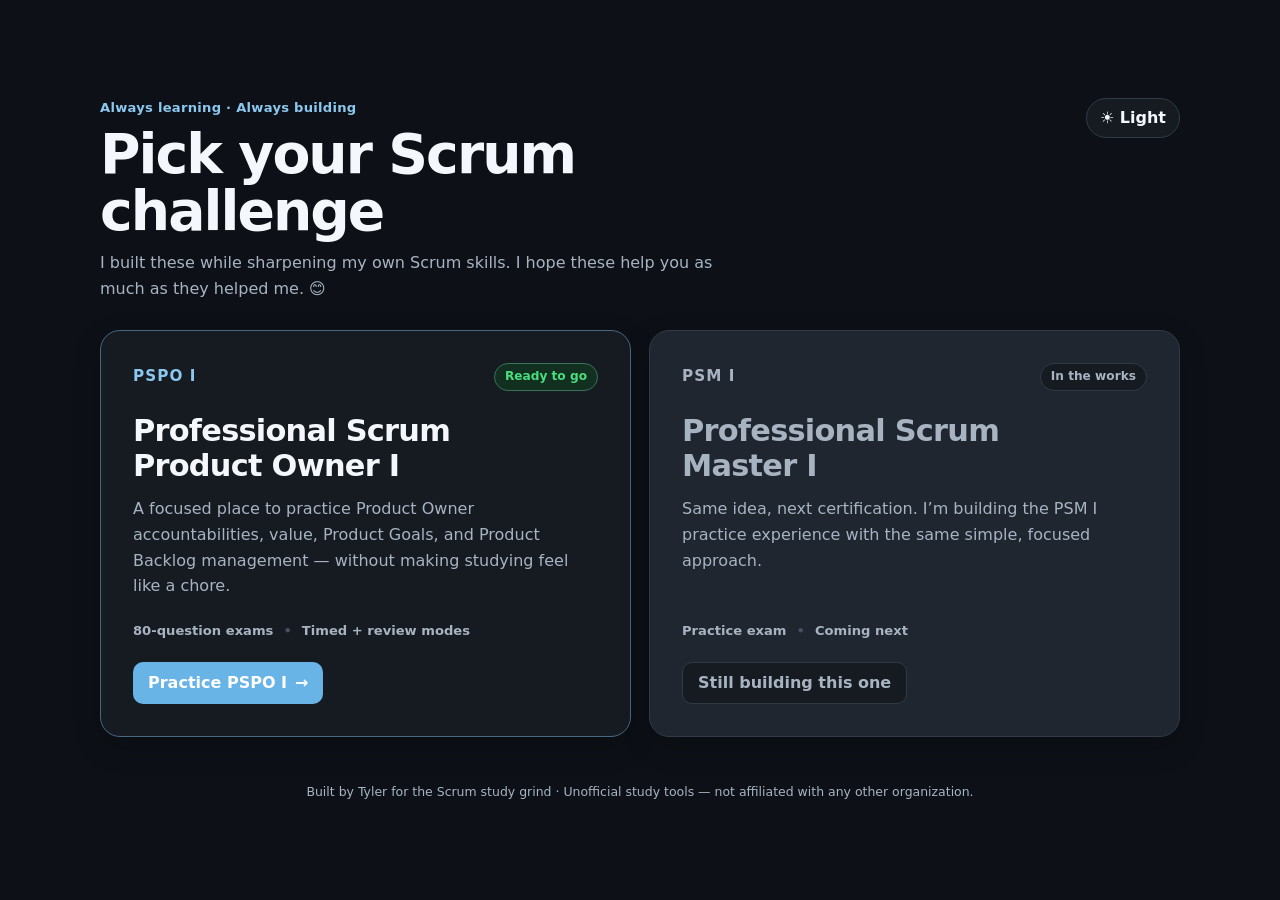
==== index.html @ d4b05368 "Scrum prep site init" ====
<!DOCTYPE html>
<html lang="en" data-theme="light">

<head>
  <meta charset="utf-8" />
  <meta name="viewport" content="width=device-width, initial-scale=1" />
  <meta name="description" content="Scrum certification practice tools built from my own Scrum and Product journey." />
  <title>Scrum Practice | Tyler Yates</title>
  <link rel="stylesheet" href="./css/styles.css" />
</head>

<body class="landing-body">
  <main class="shell landing-shell">
    <section class="landing-screen" aria-labelledby="landingTitle">
      <header class="landing-header">
        <div>
          <p class="eyebrow">Always learning · Always building</p>
          <h1 id="landingTitle">Pick your Scrum challenge</h1>
          <p class="subtitle">I built these while sharpening my own Scrum skills. I hope these help you as much as they
            helped me. 😊
          </p>
        </div>
        <button id="themeToggleHome" class="theme-toggle" type="button" aria-label="Switch to dark mode">🌙
          Dark</button>
      </header>

      <div class="cert-grid" aria-label="Certification options">
        <a class="cert-card cert-card-active" href="./pspo.html">
          <div class="cert-card-topline">
            <span class="cert-code">PSPO I</span>
            <span class="cert-status cert-status-ready">Ready to go</span>
          </div>
          <div class="cert-card-copy">
            <h2>Professional Scrum Product Owner I</h2>
            <p>A focused place to practice Product Owner accountabilities, value, Product Goals, and Product Backlog
              management — without making studying feel like a chore.</p>
          </div>
          <div class="cert-details" aria-label="PSPO I practice features">
            <span>80-question exams</span>
            <span>Timed + review modes</span>
          </div>
          <span class="cert-action">Practice PSPO I <span aria-hidden="true">→</span></span>
        </a>

        <article class="cert-card cert-card-disabled" aria-disabled="true">
          <div class="cert-card-topline">
            <span class="cert-code">PSM I</span>
            <span class="cert-status cert-status-building">In the works</span>
          </div>
          <div class="cert-card-copy">
            <h2>Professional Scrum Master I</h2>
            <p>Same idea, next certification. I’m building the PSM I practice experience with the same simple, focused
              approach.</p>
          </div>
          <div class="cert-details" aria-label="PSM I availability">
            <span>Practice exam</span>
            <span>Coming next</span>
          </div>
          <span class="cert-action cert-action-disabled">Still building this one</span>
        </article>
      </div>

      <p class="site-disclaimer">Built by Tyler for the Scrum study grind · Unofficial study tools — not affiliated with
        any other organization.</p>
    </section>
  </main>

  <script src="./js/home.js" defer></script>
</body>

</html>
---- css/styles.css ----
/* ==========================================================================
   1. Theme Variables
   ========================================================================== */

:root {
  color-scheme: light;
  --bg: #f6f7f9;
  --surface: #fff;
  --surface-2: #f0f2f5;
  --surface-3: #e7ebf0;
  --text: #16181d;
  --muted: #667085;
  --border: #d9dee7;
  --border-strong: #bcc5d2;
  --accent: #2563eb;
  --accent-soft: #dbeafe;
  --accent-text: #1d4ed8;
  --success: #15803d;
  --success-soft: #dcfce7;
  --danger: #b42318;
  --danger-soft: #fee4e2;
  --warning: #9a6700;
  --warning-soft: #fff7d6;
  --shadow: 0 8px 28px rgba(16, 24, 40, .07);
  --focus-ring: 0 0 0 3px color-mix(in srgb, var(--accent) 35%, transparent);
}

html[data-theme="dark"] {
  color-scheme: dark;
  --bg: #0d1117;
  --surface: #161b22;
  --surface-2: #1f2630;
  --surface-3: #28313d;
  --text: #f4f7fb;
  --muted: #a8b3c2;
  --border: #303a46;
  --border-strong: #445161;
  --accent: #60a5fa;
  --accent-soft: #12243a;
  --accent-text: #93c5fd;
  --success: #4ade80;
  --success-soft: #11301f;
  --danger: #f97066;
  --danger-soft: #3a1717;
  --warning: #facc15;
  --warning-soft: #332b0f;
  --shadow: 0 10px 34px rgba(0, 0, 0, .28);
}

/* ==========================================================================
   2. Reset / Base
   ========================================================================== */

*,
*::before,
*::after {
  box-sizing: border-box;
}

body {
  margin: 0;
  background: var(--bg);
  color: var(--text);
  font-family: Inter, ui-sans-serif, system-ui, -apple-system, BlinkMacSystemFont, "Segoe UI", Roboto, Arial, sans-serif;
  line-height: 1.5;
}

button,
input {
  font: inherit;
}

button {
  -webkit-tap-highlight-color: transparent;
}

button:focus-visible,
input:focus-visible {
  outline: 2px solid var(--accent);
  outline-offset: 2px;
}

/* ==========================================================================
   3. Layout
   ========================================================================== */

.shell {
  width: min(1080px, calc(100% - 28px));
  margin: 0 auto;
  padding: 28px 0 44px;
}

.topbar {
  display: flex;
  gap: 16px;
  justify-content: space-between;
  align-items: flex-start;
  flex-wrap: wrap;
}

.header-actions {
  display: flex;
  align-items: center;
  gap: 10px;
  flex-wrap: wrap;
}

.exam-header {
  display: grid;
  gap: 14px;
  margin-bottom: 14px;
}

/* ==========================================================================
   4. Header
   ========================================================================== */

.eyebrow {
  margin: 0 0 5px;
  font-size: .78rem;
  font-weight: 800;
  letter-spacing: .08em;
  text-transform: uppercase;
  color: var(--accent-text);
}

h1 {
  margin: 0;
  font-size: clamp(1.45rem, 3vw, 2.15rem);
  line-height: 1.15;
  letter-spacing: -.02em;
}

.subtitle {
  margin: 8px 0 0;
  color: var(--muted);
  font-size: .96rem;
}

.theme-toggle,
.timer-card {
  min-height: 44px;
  padding: 0 13px;
  border: 1px solid var(--border);
  border-radius: 12px;
  background: var(--surface);
  color: var(--text);
  box-shadow: var(--shadow);
  font-weight: 800;
}

.theme-toggle {
  cursor: pointer;
}

.theme-toggle:hover {
  border-color: var(--border-strong);
}

.theme-toggle:focus-visible {
  box-shadow: var(--focus-ring);
}

.nav-link {
  display: inline-flex;
  align-items: center;
  text-decoration: none;
}

.timer-card {
  display: inline-flex;
  align-items: center;
  gap: 8px;
  font-variant-numeric: tabular-nums;
}

/* ==========================================================================
   5. Buttons
   ========================================================================== */

.btn {
  min-height: 44px;
  padding: 0 15px;
  border-radius: 11px;
  border: 1px solid var(--border);
  background: var(--surface);
  color: var(--text);
  cursor: pointer;
  font-weight: 800;
}

.btn:hover:not(:disabled) {
  border-color: var(--border-strong);
}

.btn:focus-visible {
  box-shadow: var(--focus-ring);
}

.btn:disabled {
  opacity: .45;
  cursor: not-allowed;
}

.btn-primary {
  background: var(--accent);
  color: #fff;
  border-color: var(--accent);
}

.btn-success {
  background: var(--success);
  color: #fff;
  border-color: var(--success);
}

.chip {
  display: inline-flex;
  align-items: center;
  min-height: 30px;
  padding: 0 9px;
  border-radius: 999px;
  background: var(--surface);
  border: 1px solid var(--border);
  font-size: .78rem;
  font-weight: 800;
  color: var(--muted);
}

/* ==========================================================================
   5b. Certification Landing Page
   Clean, simple, portfolio-inspired
   ========================================================================== */

.landing-body {
  min-height: 100vh;
  background: var(--bg);
}

/* Slightly deeper blue on the landing page to match the portfolio feel. */
.landing-body {
  --accent: #155c93;
  --accent-text: #155c93;
  --accent-soft: #e8f2f9;
}

html[data-theme="dark"] .landing-body {
  --accent: #69b4e7;
  --accent-text: #8bc8ef;
  --accent-soft: #132a3d;
}

.landing-shell {
  min-height: 100vh;
  display: grid;
  align-items: center;
  padding-top: 44px;
  padding-bottom: 44px;
}

.landing-screen {
  display: grid;
  gap: 28px;
  width: 100%;
}

.landing-header {
  display: flex;
  align-items: flex-start;
  justify-content: space-between;
  gap: 20px;
  flex-wrap: wrap;
}

.landing-header > div {
  max-width: 760px;
}

.landing-header .eyebrow {
  margin-bottom: 8px;
  text-transform: none;
  letter-spacing: .02em;
  font-size: .82rem;
}

.landing-header h1 {
  max-width: 700px;
  font-size: clamp(2.1rem, 5vw, 3.45rem);
  line-height: 1.04;
  letter-spacing: -.035em;
}

.landing-header .subtitle {
  max-width: 660px;
  margin-top: 10px;
  font-size: 1rem;
  line-height: 1.6;
}

.landing-header .theme-toggle {
  min-height: 40px;
  border-radius: 999px;
  box-shadow: none;
}

.cert-grid {
  display: grid;
  grid-template-columns: repeat(2, minmax(0, 1fr));
  gap: 18px;
}

.cert-card {
  min-height: 330px;
  padding: clamp(24px, 4vw, 32px);
  border: 1px solid var(--border);
  border-radius: 20px;
  background: var(--surface);
  box-shadow: 0 8px 24px rgba(16, 24, 40, .06);
  color: var(--text);
  display: grid;
  grid-template-rows: auto 1fr auto auto;
  gap: 22px;
  text-decoration: none;
}

html[data-theme="dark"] .cert-card {
  box-shadow: 0 10px 28px rgba(0, 0, 0, .22);
}

.cert-card-active {
  border-color: color-mix(in srgb, var(--accent) 38%, var(--border));
  transition: transform .18s ease, border-color .18s ease, box-shadow .18s ease;
}

.cert-card-active:hover {
  transform: translateY(-3px);
  border-color: var(--accent);
  box-shadow: 0 14px 32px color-mix(in srgb, var(--accent) 10%, transparent);
}

.cert-card-active:focus-visible {
  outline: 2px solid var(--accent);
  outline-offset: 4px;
}

.cert-card-disabled {
  background: var(--surface-2);
  color: var(--muted);
  box-shadow: none;
}

.cert-card-topline,
.cert-details {
  display: flex;
  align-items: center;
  justify-content: space-between;
  gap: 10px;
  flex-wrap: wrap;
}

.cert-code {
  font-size: .95rem;
  font-weight: 900;
  letter-spacing: .07em;
  color: var(--accent-text);
}

.cert-card-disabled .cert-code {
  color: var(--muted);
}

.cert-status {
  display: inline-flex;
  align-items: center;
  min-height: 28px;
  padding: 0 10px;
  border: 1px solid var(--border);
  border-radius: 999px;
  font-size: .76rem;
  font-weight: 800;
}

.cert-status-ready {
  border-color: color-mix(in srgb, var(--success) 35%, var(--border));
  background: var(--success-soft);
  color: var(--success);
}

.cert-status-building {
  background: var(--surface);
  color: var(--muted);
}

.cert-card-copy h2 {
  margin: 0;
  max-width: 440px;
  font-size: clamp(1.4rem, 3vw, 1.9rem);
  line-height: 1.18;
  letter-spacing: -.025em;
}

.cert-card-copy p {
  margin: 12px 0 0;
  max-width: 540px;
  color: var(--muted);
  line-height: 1.6;
}

.cert-details {
  justify-content: flex-start;
  color: var(--muted);
  font-size: .82rem;
  font-weight: 700;
}

.cert-details span + span::before {
  content: "•";
  margin-right: 10px;
  color: var(--border-strong);
}

.cert-action {
  width: fit-content;
  min-height: 42px;
  padding: 0 15px;
  border-radius: 10px;
  display: inline-flex;
  align-items: center;
  gap: 8px;
  background: var(--accent);
  color: #fff;
  font-weight: 800;
}

.cert-action-disabled {
  border: 1px solid var(--border);
  background: var(--surface);
  color: var(--muted);
}

/* ==========================================================================
   6. Start Screen
   ========================================================================== */

.start-screen {
  display: grid;
  gap: 22px;
  margin-top: 28px;
}

.hero-card {
  border: 1px solid var(--border);
  border-radius: 20px;
  background: var(--surface);
  box-shadow: var(--shadow);
  padding: clamp(24px, 5vw, 42px);
}

.hero-card h2 {
  margin: 0;
  font-size: clamp(1.35rem, 3vw, 2rem);
  letter-spacing: -.02em;
}

.hero-card p {
  margin: 10px 0 0;
  color: var(--muted);
  max-width: 720px;
}

.mode-grid {
  display: grid;
  grid-template-columns: repeat(2, minmax(0, 1fr));
  gap: 16px;
  margin-top: 24px;
}

.mode-card {
  border: 1px solid var(--border);
  border-radius: 18px;
  background: var(--surface-2);
  padding: 20px;
  display: grid;
  gap: 14px;
}

.mode-card h3 {
  margin: 0;
  font-size: 1.1rem;
}

.mode-card p {
  margin: 0;
  color: var(--muted);
  font-size: .92rem;
}

.mode-meta {
  display: flex;
  gap: 8px;
  flex-wrap: wrap;
}

.load-error {
  margin-bottom: 16px;
  padding: 16px 18px;
  border: 1px solid var(--danger);
  border-radius: 14px;
  background: var(--danger-soft);
  color: var(--text);
}

.site-disclaimer {
  margin: 18px 2px 0;
  color: var(--muted);
  font-size: .78rem;
  text-align: center;
}

.practice-stats {
  border: 1px solid var(--border);
  border-radius: 16px;
  background: var(--surface);
  box-shadow: var(--shadow);
  padding: 18px 20px;
}

.practice-stats-title {
  margin: 0 0 14px;
  font-size: .78rem;
  font-weight: 800;
  letter-spacing: .08em;
  text-transform: uppercase;
  color: var(--muted);
}

.practice-stats-grid {
  display: grid;
  grid-template-columns: repeat(3, minmax(0, 1fr));
  gap: 14px;
}

.practice-stat {
  display: grid;
  gap: 2px;
}

.practice-stat-label {
  font-size: .78rem;
  font-weight: 800;
  color: var(--muted);
}

.practice-stat-value {
  font-size: 1.05rem;
  font-weight: 800;
  color: var(--text);
  font-variant-numeric: tabular-nums;
}

.practice-stat-meta {
  font-size: .78rem;
  color: var(--muted);
}

.practice-stat-meta.pass {
  color: var(--success);
}

.practice-stat-meta.fail {
  color: var(--danger);
}

/* ==========================================================================
   6b. Disclaimer Modal
   ========================================================================== */

.modal {
  position: fixed;
  inset: 0;
  z-index: 100;
  display: grid;
  place-items: center;
  padding: 20px;
}

.modal-overlay {
  position: absolute;
  inset: 0;
  background: rgba(16, 24, 40, .45);
}

html[data-theme="dark"] .modal-overlay {
  background: rgba(0, 0, 0, .62);
}

.modal-panel {
  position: relative;
  width: min(100%, 480px);
  padding: 24px;
  border: 1px solid var(--border);
  border-radius: 18px;
  background: var(--surface);
  box-shadow: var(--shadow);
}

.modal-title {
  margin: 0;
  font-size: 1.25rem;
  letter-spacing: -.02em;
}

.modal-text {
  margin: 12px 0 0;
  color: var(--muted);
  font-size: .94rem;
}

.modal-actions {
  display: flex;
  justify-content: flex-end;
  gap: 10px;
  margin-top: 20px;
  flex-wrap: wrap;
}

/* ==========================================================================
   7. Exam Progress
   ========================================================================== */

.progress-row {
  display: grid;
  grid-template-columns: auto 1fr auto;
  align-items: center;
  gap: 12px;
  color: var(--muted);
  font-size: .9rem;
}

.progress-track {
  height: 8px;
  overflow: hidden;
  border-radius: 999px;
  background: var(--surface-3);
}

.progress-fill {
  width: 0;
  height: 100%;
  border-radius: inherit;
  background: var(--accent);
  transition: width .2s ease;
}

/* ==========================================================================
   8. Question Navigator
   ========================================================================== */

.navigator {
  border: 1px solid var(--border);
  border-radius: 14px;
  background: var(--surface);
  box-shadow: var(--shadow);
  padding: 10px 12px;
}

.navigator-head {
  display: flex;
  align-items: center;
  justify-content: space-between;
  gap: 8px;
  margin-bottom: 8px;
  flex-wrap: wrap;
}

.navigator-head-main {
  display: flex;
  align-items: baseline;
  gap: 8px;
  flex-wrap: wrap;
}

.navigator-summary {
  display: none;
  color: var(--muted);
  font-size: .78rem;
  font-weight: 700;
}

.navigator-toggle {
  display: none;
  min-height: 34px;
  padding: 0 10px;
  border: 1px solid var(--border);
  border-radius: 8px;
  background: var(--surface-2);
  color: var(--text);
  cursor: pointer;
  font-size: .78rem;
  font-weight: 800;
}

.navigator-toggle:hover {
  border-color: var(--border-strong);
}

.navigator-toggle:focus-visible {
  box-shadow: var(--focus-ring);
}

.navigator.navigator-collapsed .question-grid,
.navigator.navigator-collapsed .legend {
  display: none;
}

.navigator-title {
  margin: 0;
  font-size: .85rem;
  font-weight: 800;
}

.legend {
  display: flex;
  gap: 8px;
  flex-wrap: wrap;
  color: var(--muted);
  font-size: .72rem;
}

.legend-item {
  display: inline-flex;
  align-items: center;
  gap: 5px;
}

.dot {
  width: 7px;
  height: 7px;
  border-radius: 50%;
  background: var(--surface-3);
  border: 1px solid var(--border-strong);
  flex-shrink: 0;
}

.dot.answered {
  background: var(--accent-soft);
  border-color: var(--accent);
}

.dot.current {
  background: var(--accent);
  border-color: var(--accent);
}

.dot.reviewed {
  background: var(--success-soft);
  border-color: var(--success);
}

.question-grid {
  display: grid;
  grid-template-columns: repeat(12, minmax(0, 1fr));
  gap: 5px;
}

.qnav {
  min-width: 0;
  min-height: 34px;
  padding: 0 2px;
  border: 1px solid var(--border);
  border-radius: 7px;
  background: var(--surface-2);
  color: var(--muted);
  cursor: pointer;
  font-size: .72rem;
  font-weight: 700;
  line-height: 1;
}

.qnav:hover {
  border-color: var(--border-strong);
  color: var(--text);
}

.qnav:focus-visible {
  box-shadow: var(--focus-ring);
}

.qnav.answered {
  border-color: var(--accent);
  background: var(--accent-soft);
  color: var(--accent-text);
  font-weight: 800;
}

.qnav.current {
  outline: 2px solid var(--accent);
  outline-offset: 1px;
  background: var(--accent);
  border-color: var(--accent);
  color: #fff;
  font-weight: 800;
  box-shadow: 0 0 0 1px var(--accent);
}

.qnav.reviewed {
  border-color: var(--success);
  background: var(--success-soft);
  color: var(--success);
  font-weight: 800;
}

.qnav.result-correct {
  border-color: var(--success);
  background: var(--success-soft);
  color: var(--success);
  font-weight: 800;
}

.qnav.result-incorrect {
  border-color: var(--danger);
  background: var(--danger-soft);
  color: var(--danger);
  font-weight: 800;
}

.qnav.result-unanswered {
  border-color: var(--warning);
  background: var(--warning-soft);
  color: var(--warning);
  font-weight: 800;
}

.dot.result-correct {
  background: var(--success-soft);
  border-color: var(--success);
}

.dot.result-incorrect {
  background: var(--danger-soft);
  border-color: var(--danger);
}

.dot.result-unanswered {
  background: var(--warning-soft);
  border-color: var(--warning);
}

.answer-review-status {
  display: inline-flex;
  align-items: center;
  gap: 6px;
  margin-bottom: 16px;
  padding: 6px 10px;
  border-radius: 999px;
  font-size: .84rem;
  font-weight: 800;
}

.answer-review-status.correct {
  background: var(--success-soft);
  color: var(--success);
  border: 1px solid var(--success);
}

.answer-review-status.incorrect {
  background: var(--danger-soft);
  color: var(--danger);
  border: 1px solid var(--danger);
}

.answer-review-status.unanswered {
  background: var(--warning-soft);
  color: var(--warning);
  border: 1px solid var(--warning);
}

.answer-review-summary {
  margin-top: 18px;
  padding: 16px;
  border: 1px solid var(--border);
  border-radius: 14px;
  background: var(--surface-2);
}

.answer-review-summary p {
  margin: 8px 0 0;
}

.answer-review-summary p:first-child {
  margin-top: 0;
}

/* ==========================================================================
   9. Question Card
   ========================================================================== */

.exam-card {
  border: 1px solid var(--border);
  border-radius: 18px;
  background: var(--surface);
  box-shadow: var(--shadow);
  overflow: hidden;
}

.question-panel {
  padding: clamp(20px, 4vw, 34px);
}

.question-meta {
  display: flex;
  justify-content: space-between;
  align-items: center;
  gap: 12px;
  flex-wrap: wrap;
  margin-bottom: 18px;
  color: var(--muted);
  font-size: .9rem;
}

.question-count {
  font-weight: 800;
  color: var(--text);
}

.question-type {
  padding: 5px 9px;
  border-radius: 999px;
  background: var(--surface-2);
  border: 1px solid var(--border);
}

.question-text {
  margin: 0 0 22px;
  font-size: clamp(1.15rem, 2.4vw, 1.45rem);
  line-height: 1.4;
  letter-spacing: -.01em;
}

.options-fieldset {
  margin: 0;
  padding: 0;
  border: 0;
  min-width: 0;
}

.exam-footer {
  display: flex;
  align-items: center;
  justify-content: space-between;
  gap: 12px;
  padding: 16px 18px;
  border-top: 1px solid var(--border);
  background: var(--surface-2);
  flex-wrap: wrap;
}

.footer-group {
  display: flex;
  gap: 10px;
  flex-wrap: wrap;
}

.helper {
  margin: 14px 2px 0;
  color: var(--muted);
  font-size: .84rem;
}

/* ==========================================================================
   10. Answers
   ========================================================================== */

.options {
  display: grid;
  gap: 11px;
}

.option {
  display: grid;
  grid-template-columns: 22px 28px 1fr;
  gap: 10px;
  align-items: start;
  min-height: 56px;
  padding: 14px 15px;
  border: 1px solid var(--border);
  border-radius: 13px;
  background: var(--surface-2);
  cursor: pointer;
  transition: border-color .15s ease, transform .15s ease, background .15s ease;
}

.option:hover:not(.locked) {
  border-color: var(--border-strong);
  transform: translateY(-1px);
}

.option:has(input:checked) {
  border-color: var(--accent);
  background: var(--accent-soft);
}

.option:has(input:focus-visible) {
  box-shadow: var(--focus-ring);
}

.option input {
  margin-top: 4px;
  accent-color: var(--accent);
}

.option-letter {
  font-weight: 900;
  color: var(--accent-text);
}

.option.correct-option {
  border-color: var(--success);
  background: var(--success-soft);
}

.option.wrong-option {
  border-color: var(--danger);
  background: var(--danger-soft);
}

.option.locked {
  cursor: default;
}

.option.locked:hover {
  transform: none;
}

/* ==========================================================================
   11. Review Feedback
   ========================================================================== */

.review-feedback {
  display: none;
  margin-top: 18px;
  padding: 16px;
  border-radius: 14px;
  border: 1px solid var(--border);
}

.review-feedback.correct {
  display: block;
  border-color: var(--success);
  background: var(--success-soft);
}

.review-feedback.incorrect {
  display: block;
  border-color: var(--danger);
  background: var(--danger-soft);
}

.review-feedback.answer-review-visible {
  display: block;
  border-color: var(--border);
  background: var(--surface-2);
}

.review-feedback h3 {
  margin: 0 0 6px;
  font-size: 1rem;
}

.review-feedback p {
  margin: 6px 0 0;
}

.review-answer {
  font-weight: 800;
}

/* ==========================================================================
   12. Results
   ========================================================================== */

.results {
  display: none;
  margin-top: 18px;
}

.result-summary {
  border: 1px solid var(--border);
  border-radius: 18px;
  background: var(--surface);
  box-shadow: var(--shadow);
  padding: 24px;
}

.result-actions {
  display: grid;
  gap: 12px;
  margin-top: 16px;
}

.result-actions-primary,
.result-actions-secondary {
  display: flex;
  gap: 10px;
  flex-wrap: wrap;
}

.result-actions .btn {
  flex: 1 1 auto;
  min-width: min(100%, 180px);
}

.category-performance {
  margin-top: 18px;
  padding: 16px;
  border: 1px solid var(--border);
  border-radius: 14px;
  background: var(--surface-2);
}

.category-performance h3 {
  margin: 0 0 12px;
  font-size: .95rem;
}

.category-performance-note {
  margin: 0 0 12px;
  color: var(--muted);
  font-size: .82rem;
}

.category-list {
  display: grid;
  gap: 10px;
}

.category-row {
  display: grid;
  gap: 4px;
}

.category-row-head {
  display: flex;
  justify-content: space-between;
  gap: 10px;
  font-size: .88rem;
  font-weight: 800;
}

.category-row-score {
  color: var(--muted);
  font-weight: 700;
}

.category-row-track {
  height: 6px;
  overflow: hidden;
  border-radius: 999px;
  background: var(--surface-3);
}

.category-row-fill {
  height: 100%;
  border-radius: inherit;
  background: var(--accent);
}

.score {
  margin: 0;
  font-size: clamp(2rem, 5vw, 3.2rem);
  font-weight: 900;
  letter-spacing: -.03em;
  line-height: 1.1;
}

.score.pass {
  color: var(--success);
}

.score.fail {
  color: var(--danger);
}

.result-verdict {
  margin: 6px 0 0;
  font-size: 1.05rem;
  font-weight: 800;
  color: var(--text);
}

.result-verdict.pass {
  color: var(--success);
}

.result-verdict.fail {
  color: var(--danger);
}

.result-stats {
  display: grid;
  grid-template-columns: repeat(2, minmax(0, 1fr));
  gap: 12px 20px;
  margin: 18px 0 0;
  padding: 16px;
  border: 1px solid var(--border);
  border-radius: 14px;
  background: var(--surface-2);
}

.result-stat {
  display: grid;
  gap: 2px;
}

.result-stat dt {
  margin: 0;
  font-size: .78rem;
  font-weight: 800;
  letter-spacing: .04em;
  text-transform: uppercase;
  color: var(--muted);
}

.result-stat dd {
  margin: 0;
  font-size: 1rem;
  font-weight: 800;
  color: var(--text);
}

.result-summary > p:not(.score):not(.result-verdict) {
  margin: 8px 0 0;
  color: var(--muted);
}

.missed-list {
  display: grid;
  gap: 12px;
  margin-top: 18px;
}

.miss {
  border: 1px solid var(--border);
  border-radius: 15px;
  background: var(--surface);
  padding: 18px;
}

.miss h3 {
  margin: 0 0 12px;
  font-size: 1rem;
}

.answer-label {
  margin-top: 10px;
  font-weight: 800;
}

.answer-label.yours {
  color: var(--danger);
}

.answer-label.correct {
  color: var(--success);
}

.explanation {
  margin-top: 12px;
  color: var(--muted);
}

/* ==========================================================================
   13. Utilities
   ========================================================================== */

.hidden {
  display: none !important;
}

.visually-hidden {
  position: absolute;
  width: 1px;
  height: 1px;
  padding: 0;
  margin: -1px;
  overflow: hidden;
  clip: rect(0, 0, 0, 0);
  white-space: nowrap;
  border: 0;
}

/* ==========================================================================
   14. Responsive Styles
   ========================================================================== */

.footer-actions {
  justify-content: flex-end;
}

@media (min-width: 1200px) {
  .question-grid {
    grid-template-columns: repeat(20, minmax(0, 1fr));
  }
}

@media (min-width: 900px) and (max-width: 1199px) {
  .question-grid {
    grid-template-columns: repeat(16, minmax(0, 1fr));
  }
}

@media (max-width: 760px) {
  .cert-grid {
    grid-template-columns: 1fr;
  }

  .cert-card {
    min-height: 320px;
  }

  .question-grid {
    grid-template-columns: repeat(8, minmax(0, 1fr));
  }

  .result-stats {
    grid-template-columns: 1fr 1fr;
  }

  .practice-stats-grid {
    grid-template-columns: 1fr;
  }
}

@media (max-width: 620px) {
  .mode-grid {
    grid-template-columns: 1fr;
  }
}

@media (max-width: 560px) {
  .shell {
    width: min(100% - 20px, 1080px);
    padding-top: 18px;
  }

  .landing-shell {
    align-items: start;
  }

  .landing-header .theme-toggle {
    position: absolute;
    top: 16px;
    right: 10px;
  }

  .landing-header {
    padding-top: 56px;
  }

  .cert-card {
    min-height: 0;
    gap: 20px;
  }

  .question-grid {
    grid-template-columns: repeat(5, minmax(0, 1fr));
  }

  .navigator-head {
    align-items: flex-start;
    flex-direction: column;
  }

  .navigator-summary {
    display: inline;
  }

  .navigator-toggle {
    display: inline-flex;
    align-items: center;
  }

  .navigator:not(.navigator-collapsed) .navigator-toggle {
    align-self: flex-start;
  }

  .progress-row {
    grid-template-columns: 1fr auto;
  }

  .progress-track {
    grid-column: 1 / -1;
    grid-row: 2;
  }

  .exam-footer {
    align-items: stretch;
  }

  .footer-group {
    width: 100%;
  }

  .footer-group .btn {
    flex: 1;
  }

  .btn-primary,
  .btn-success {
    width: 100%;
  }
}

@media (prefers-reduced-motion: reduce) {
  *,
  *::before,
  *::after {
    scroll-behavior: auto !important;
    transition: none !important;
  }
}
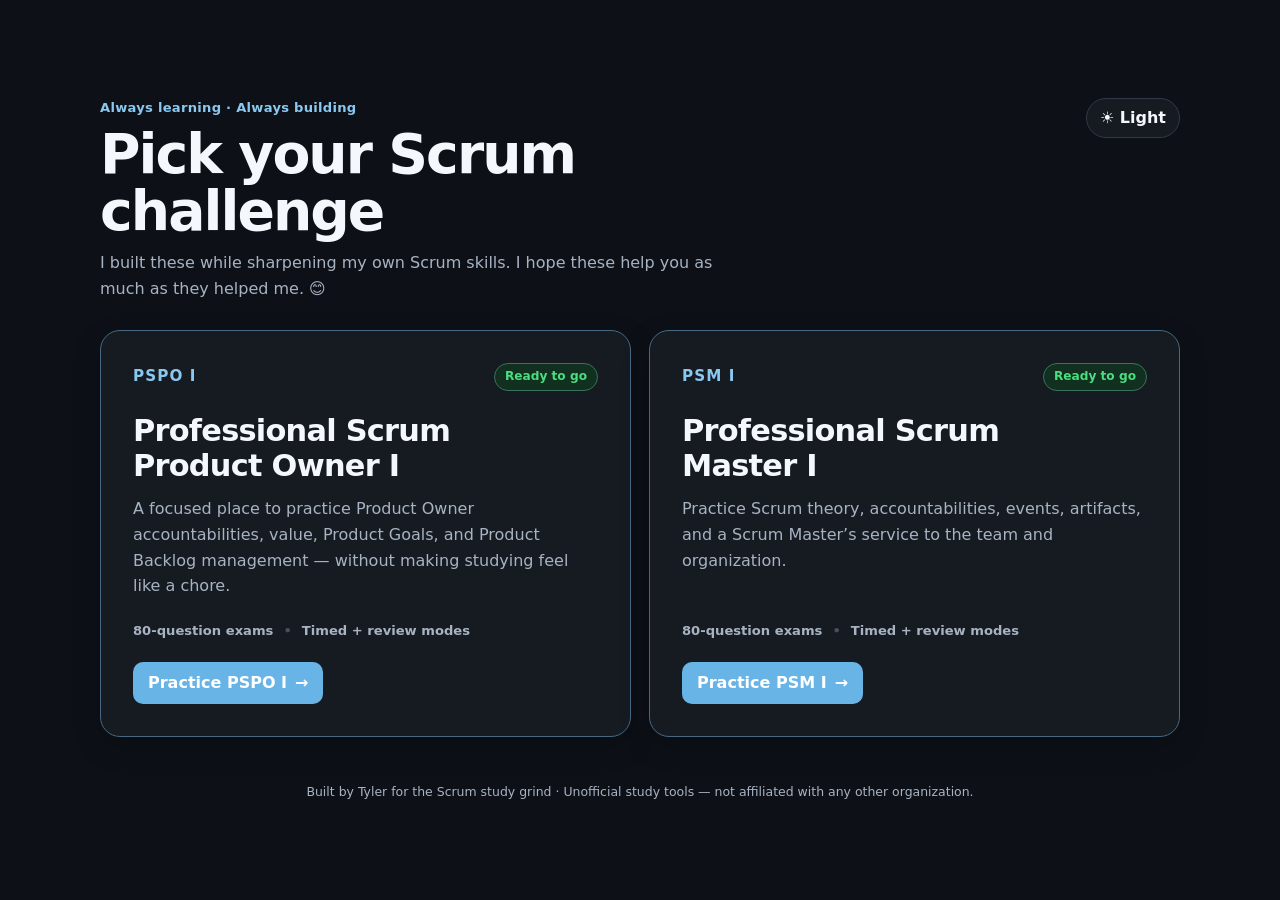
==== commit b60602ea: "PSM now up" ====
--- a/index.html
+++ b/index.html
@@ -42,22 +42,22 @@
           <span class="cert-action">Practice PSPO I <span aria-hidden="true">→</span></span>
         </a>
 
-        <article class="cert-card cert-card-disabled" aria-disabled="true">
+        <a class="cert-card cert-card-active" href="./psm.html">
           <div class="cert-card-topline">
             <span class="cert-code">PSM I</span>
-            <span class="cert-status cert-status-building">In the works</span>
+            <span class="cert-status cert-status-ready">Ready to go</span>
           </div>
           <div class="cert-card-copy">
             <h2>Professional Scrum Master I</h2>
-            <p>Same idea, next certification. I’m building the PSM I practice experience with the same simple, focused
-              approach.</p>
+            <p>Practice Scrum theory, accountabilities, events, artifacts, and a Scrum Master’s service to the team and
+              organization.</p>
           </div>
-          <div class="cert-details" aria-label="PSM I availability">
-            <span>Practice exam</span>
-            <span>Coming next</span>
+          <div class="cert-details" aria-label="PSM I practice features">
+            <span>80-question exams</span>
+            <span>Timed + review modes</span>
           </div>
-          <span class="cert-action cert-action-disabled">Still building this one</span>
-        </article>
+          <span class="cert-action">Practice PSM I <span aria-hidden="true">→</span></span>
+        </a>
       </div>
 
       <p class="site-disclaimer">Built by Tyler for the Scrum study grind · Unofficial study tools — not affiliated with
@@ -68,4 +68,4 @@
   <script src="./js/home.js" defer></script>
 </body>
 
-</html>+</html>
--- a/css/styles.css
+++ b/css/styles.css
@@ -517,6 +517,90 @@
   text-align: center;
 }
 
+.practice-info,
+.official-resources {
+  border: 1px solid var(--border);
+  border-radius: 18px;
+  background: var(--surface);
+  box-shadow: var(--shadow);
+}
+
+.practice-info {
+  display: grid;
+  grid-template-columns: auto 1fr;
+  gap: 14px;
+  padding: 20px;
+}
+
+.practice-info-icon {
+  display: grid;
+  place-items: center;
+  width: 28px;
+  height: 28px;
+  border: 1px solid var(--accent);
+  border-radius: 50%;
+  background: var(--accent-soft);
+  color: var(--accent-text);
+  font-size: .85rem;
+  font-weight: 900;
+}
+
+.practice-info h2,
+.official-resources h2 {
+  margin: 0;
+  font-size: 1.1rem;
+  letter-spacing: -.01em;
+}
+
+.practice-info p,
+.official-resources > p:not(.eyebrow) {
+  margin: 10px 0 0;
+  color: var(--muted);
+  font-size: .9rem;
+}
+
+.official-resources {
+  padding: 20px;
+}
+
+.official-resources .eyebrow {
+  margin-bottom: 5px;
+}
+
+.resource-links {
+  display: grid;
+  grid-template-columns: repeat(2, minmax(0, 1fr));
+  gap: 10px;
+  margin-top: 16px;
+}
+
+.resource-link {
+  display: flex;
+  align-items: center;
+  justify-content: space-between;
+  gap: 12px;
+  min-height: 48px;
+  padding: 11px 13px;
+  border: 1px solid var(--border);
+  border-radius: 12px;
+  background: var(--surface-2);
+  color: var(--accent-text);
+  font-size: .88rem;
+  font-weight: 800;
+  text-decoration: none;
+  transition: border-color .15s ease, transform .15s ease, background .15s ease;
+}
+
+.resource-link:hover {
+  border-color: var(--accent);
+  background: var(--accent-soft);
+  transform: translateY(-1px);
+}
+
+.resource-link:focus-visible {
+  box-shadow: var(--focus-ring);
+}
+
 .practice-stats {
   border: 1px solid var(--border);
   border-radius: 16px;
@@ -1335,6 +1419,10 @@
   .mode-grid {
     grid-template-columns: 1fr;
   }
+
+  .resource-links {
+    grid-template-columns: 1fr;
+  }
 }
 
 @media (max-width: 560px) {
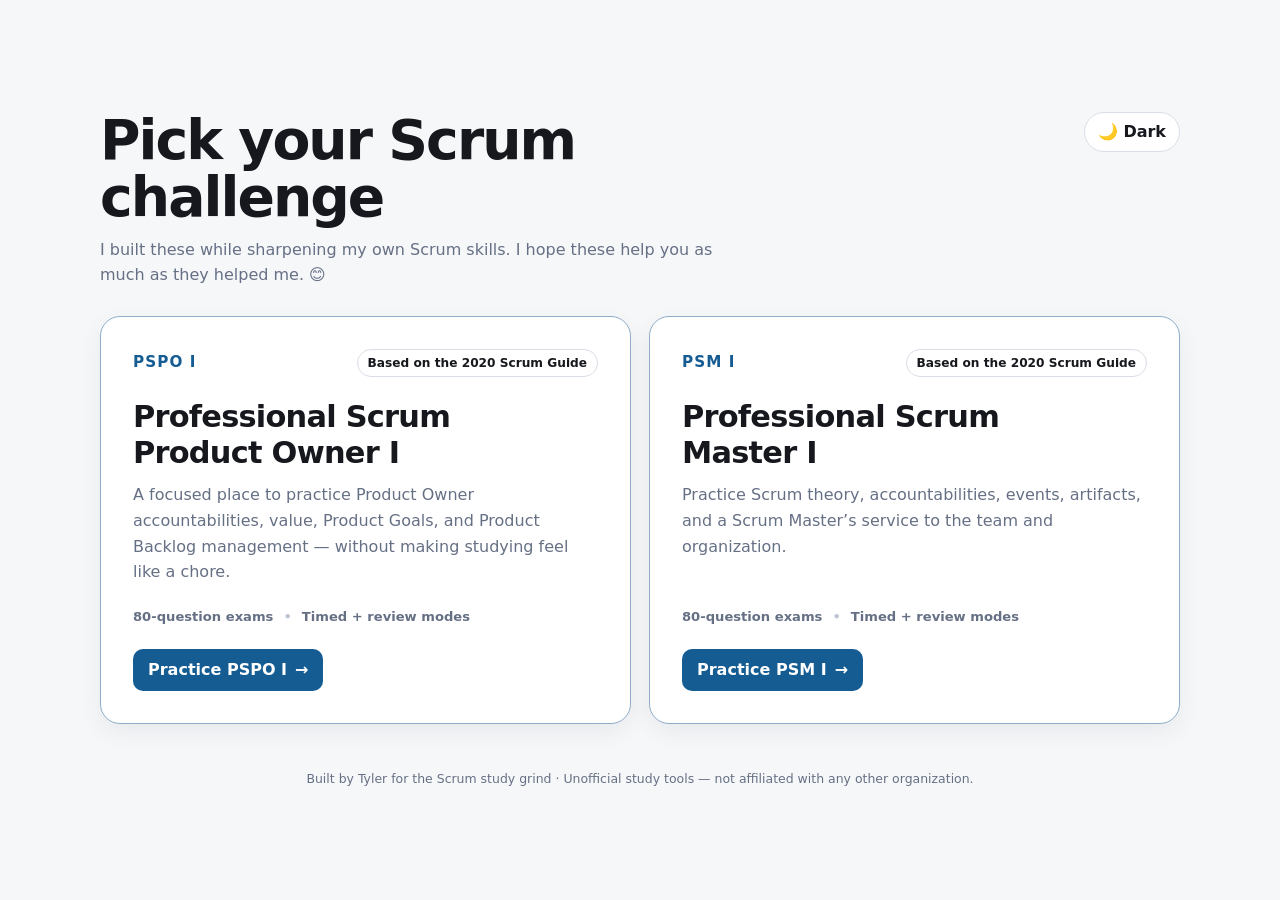
==== commit f1a9ce4a: "small updates" ====
--- a/index.html
+++ b/index.html
@@ -14,7 +14,6 @@
     <section class="landing-screen" aria-labelledby="landingTitle">
       <header class="landing-header">
         <div>
-          <p class="eyebrow">Always learning · Always building</p>
           <h1 id="landingTitle">Pick your Scrum challenge</h1>
           <p class="subtitle">I built these while sharpening my own Scrum skills. I hope these help you as much as they
             helped me. 😊
@@ -28,7 +27,7 @@
         <a class="cert-card cert-card-active" href="./pspo.html">
           <div class="cert-card-topline">
             <span class="cert-code">PSPO I</span>
-            <span class="cert-status cert-status-ready">Ready to go</span>
+            <span class="cert-status">Based on the 2020 Scrum Guide</span>
           </div>
           <div class="cert-card-copy">
             <h2>Professional Scrum Product Owner I</h2>
@@ -45,7 +44,7 @@
         <a class="cert-card cert-card-active" href="./psm.html">
           <div class="cert-card-topline">
             <span class="cert-code">PSM I</span>
-            <span class="cert-status cert-status-ready">Ready to go</span>
+            <span class="cert-status">Based on the 2020 Scrum Guide</span>
           </div>
           <div class="cert-card-copy">
             <h2>Professional Scrum Master I</h2>
